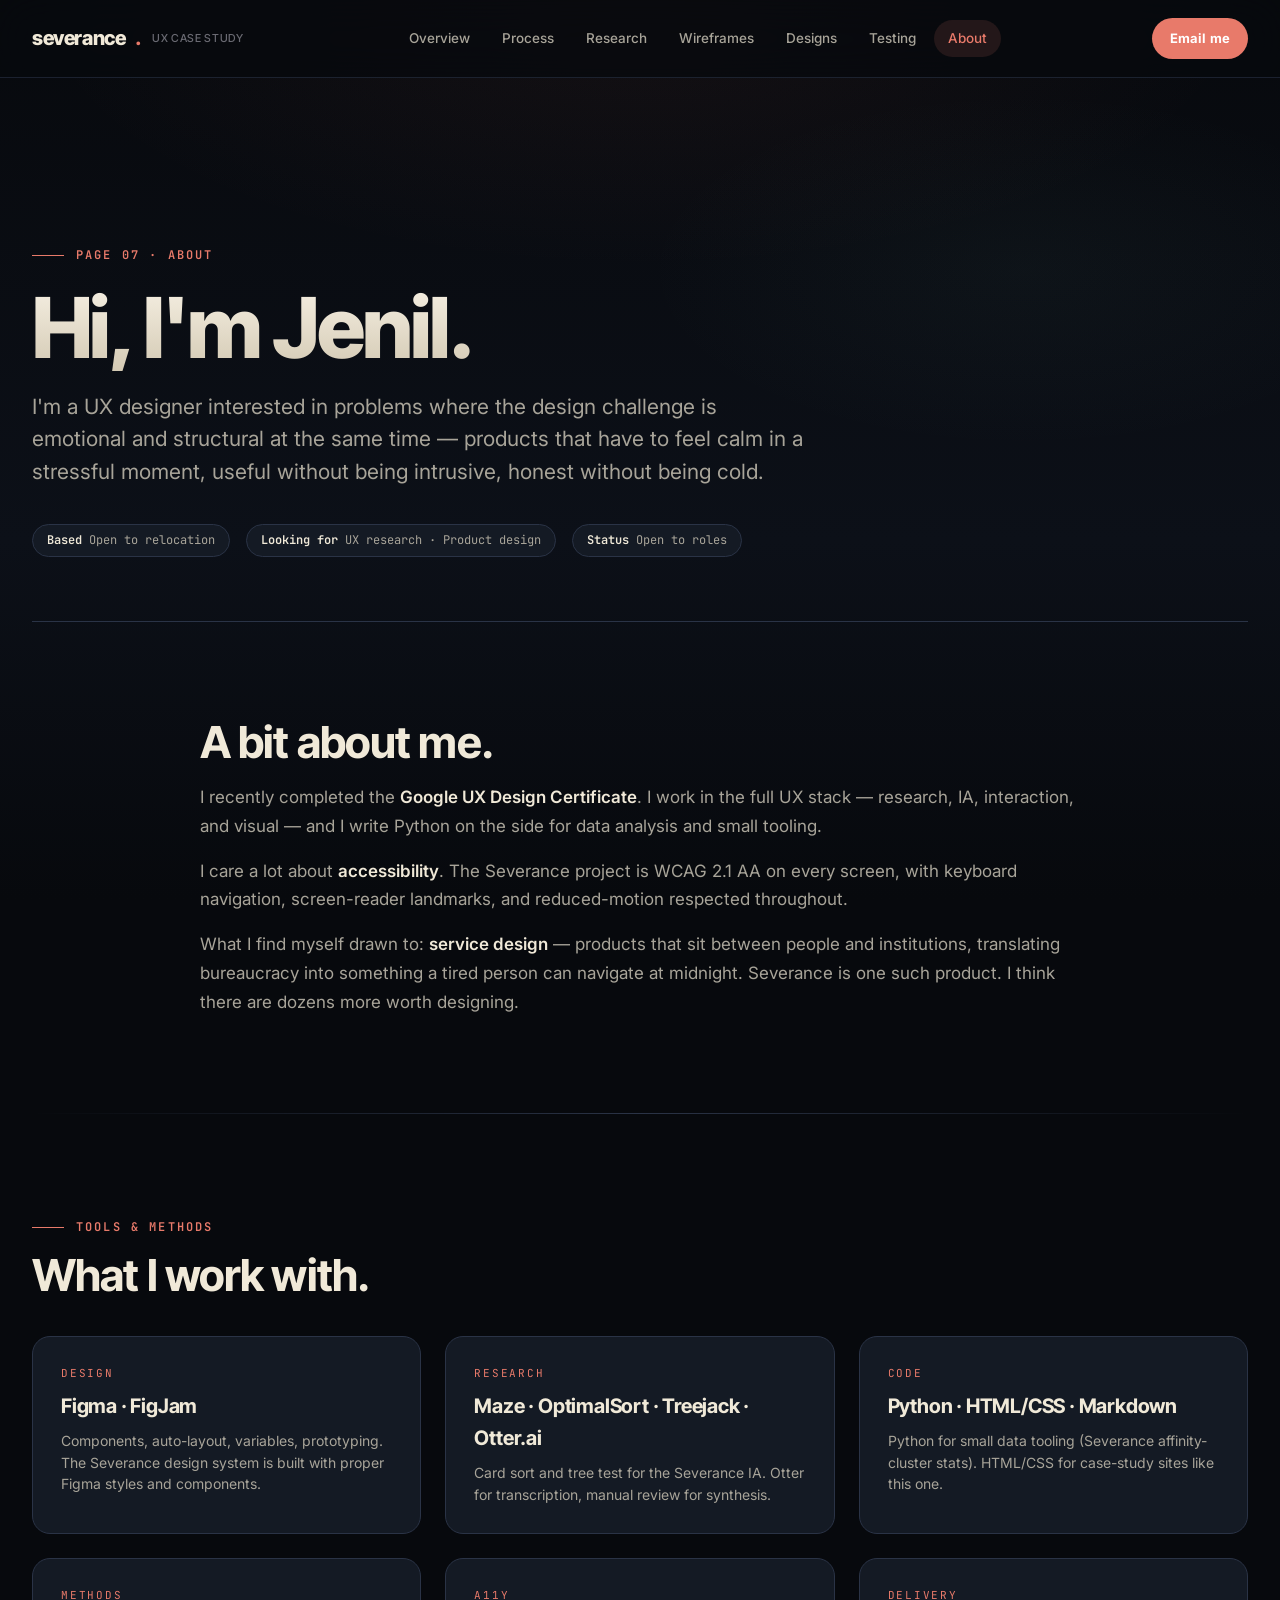
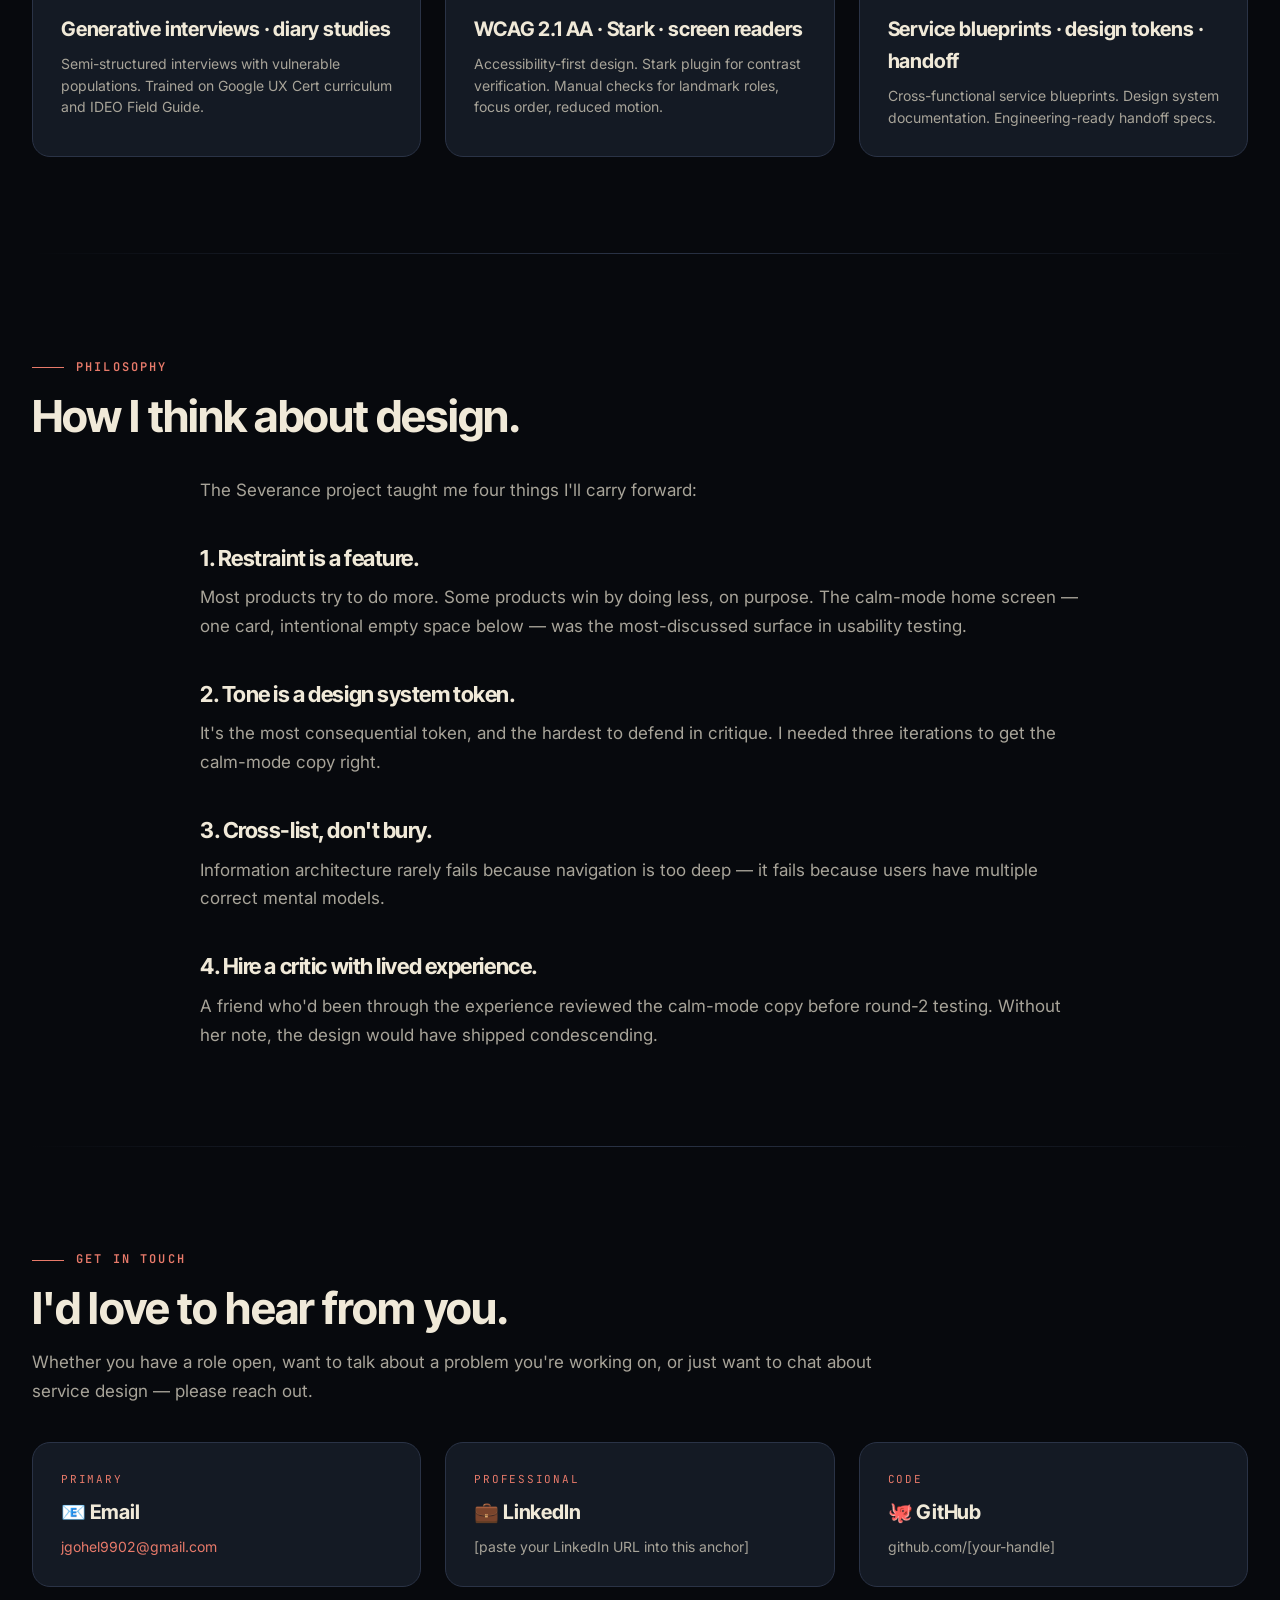
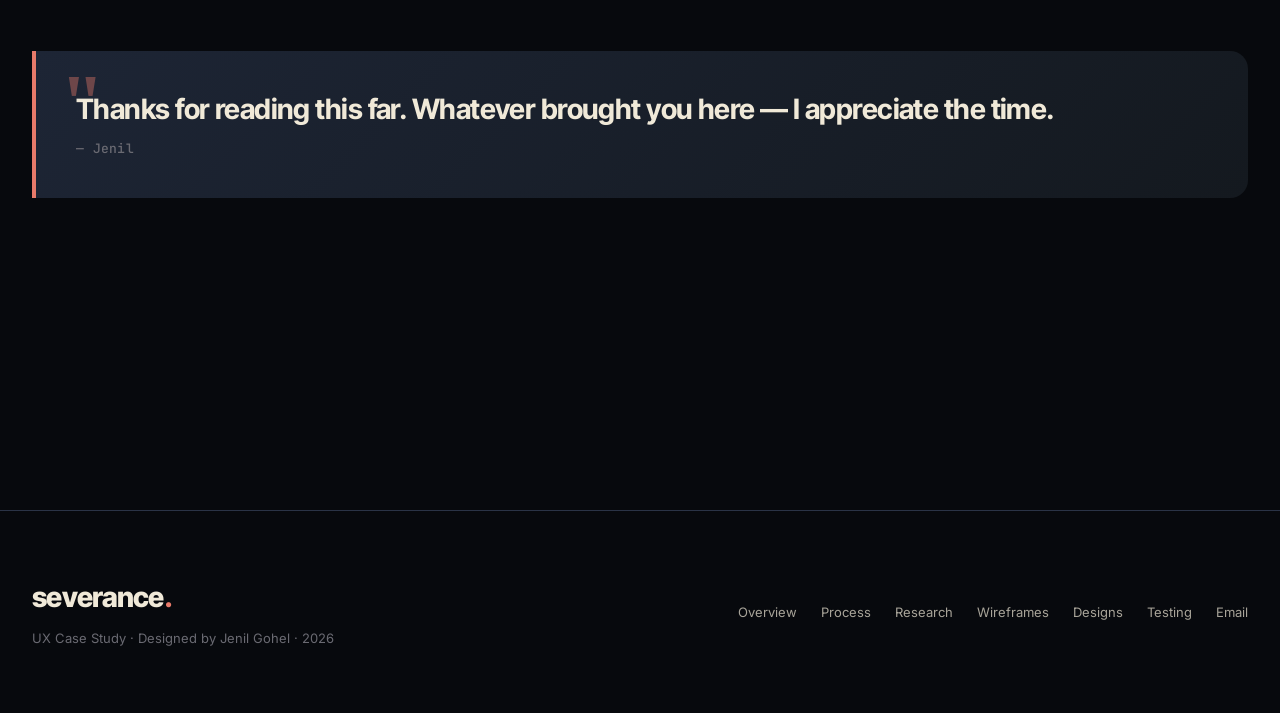
==== about.html @ 2fd2b0a8 "Add files via upload" ====
<!DOCTYPE html>
<html lang="en">
<head>
<meta charset="UTF-8">
<title>About — Jenil Gohel</title>
<meta name="viewport" content="width=device-width, initial-scale=1.0">
<link rel="stylesheet" href="style.css">
</head>
<body>

<nav class="nav-bar"><div class="inner">
  <div class="nav-brand">severance<span class="dot">.</span> <small>UX Case Study</small></div>
  <div class="nav-links">
    <a href="index.html">Overview</a>
    <a href="process.html">Process</a>
    <a href="research.html">Research</a>
    <a href="wireframes.html">Wireframes</a>
    <a href="designs.html">Designs</a>
    <a href="testing.html">Testing</a>
    <a href="about.html" class="active">About</a>
  </div>
  <a href="mailto:jgohel9902@gmail.com" class="nav-cta">Email me</a>
</div></nav>

<main class="wrap">

  <section class="hero">
    <div class="eyebrow">PAGE 07 · ABOUT</div>
    <h1 class="hero-h">Hi, I'm Jenil.</h1>
    <p class="lede">I'm a UX designer interested in problems where the design challenge is emotional and structural at the same time — products that have to feel calm in a stressful moment, useful without being intrusive, honest without being cold.</p>
    <div class="meta">
      <span class="pill"><strong>Based</strong> Open to relocation</span>
      <span class="pill"><strong>Looking for</strong> UX research · Product design</span>
      <span class="pill"><strong>Status</strong> Open to roles</span>
    </div>
  </section>

  <!-- ABOUT -->
  <section class="section">
    <div class="narrow">
      <h2 style="margin-top: 0;">A bit about me.</h2>
      <p>I recently completed the <strong>Google UX Design Certificate</strong>. I work in the full UX stack — research, IA, interaction, and visual — and I write Python on the side for data analysis and small tooling.</p>
      <p>I care a lot about <strong>accessibility</strong>. The Severance project is WCAG 2.1 AA on every screen, with keyboard navigation, screen-reader landmarks, and reduced-motion respected throughout.</p>
      <p>What I find myself drawn to: <strong>service design</strong> — products that sit between people and institutions, translating bureaucracy into something a tired person can navigate at midnight. Severance is one such product. I think there are dozens more worth designing.</p>
    </div>
  </section>

  <div class="divider"></div>

  <!-- TOOLS -->
  <section class="section">
    <div class="section-head">
      <div class="eyebrow">TOOLS &amp; METHODS</div>
      <h2>What I work with.</h2>
    </div>
    <div class="grid grid-3">
      <div class="card">
        <div class="card-num">DESIGN</div>
        <div class="card-title">Figma · FigJam</div>
        <div class="card-desc">Components, auto-layout, variables, prototyping. The Severance design system is built with proper Figma styles and components.</div>
      </div>
      <div class="card">
        <div class="card-num">RESEARCH</div>
        <div class="card-title">Maze · OptimalSort · Treejack · Otter.ai</div>
        <div class="card-desc">Card sort and tree test for the Severance IA. Otter for transcription, manual review for synthesis.</div>
      </div>
      <div class="card">
        <div class="card-num">CODE</div>
        <div class="card-title">Python · HTML/CSS · Markdown</div>
        <div class="card-desc">Python for small data tooling (Severance affinity-cluster stats). HTML/CSS for case-study sites like this one.</div>
      </div>
      <div class="card">
        <div class="card-num">METHODS</div>
        <div class="card-title">Generative interviews · diary studies</div>
        <div class="card-desc">Semi-structured interviews with vulnerable populations. Trained on Google UX Cert curriculum and IDEO Field Guide.</div>
      </div>
      <div class="card">
        <div class="card-num">A11Y</div>
        <div class="card-title">WCAG 2.1 AA · Stark · screen readers</div>
        <div class="card-desc">Accessibility-first design. Stark plugin for contrast verification. Manual checks for landmark roles, focus order, reduced motion.</div>
      </div>
      <div class="card">
        <div class="card-num">DELIVERY</div>
        <div class="card-title">Service blueprints · design tokens · handoff</div>
        <div class="card-desc">Cross-functional service blueprints. Design system documentation. Engineering-ready handoff specs.</div>
      </div>
    </div>
  </section>

  <div class="divider"></div>

  <!-- PHILOSOPHY -->
  <section class="section">
    <div class="section-head">
      <div class="eyebrow">PHILOSOPHY</div>
      <h2>How I think about design.</h2>
    </div>
    <div class="narrow">
      <p>The Severance project taught me four things I'll carry forward:</p>
      <h3>1. Restraint is a feature.</h3>
      <p>Most products try to do more. Some products win by doing less, on purpose. The calm-mode home screen — one card, intentional empty space below — was the most-discussed surface in usability testing.</p>
      <h3>2. Tone is a design system token.</h3>
      <p>It's the most consequential token, and the hardest to defend in critique. I needed three iterations to get the calm-mode copy right.</p>
      <h3>3. Cross-list, don't bury.</h3>
      <p>Information architecture rarely fails because navigation is too deep — it fails because users have multiple correct mental models.</p>
      <h3>4. Hire a critic with lived experience.</h3>
      <p>A friend who'd been through the experience reviewed the calm-mode copy before round-2 testing. Without her note, the design would have shipped condescending.</p>
    </div>
  </section>

  <div class="divider"></div>

  <!-- CONTACT -->
  <section class="section" id="contact">
    <div class="section-head">
      <div class="eyebrow">GET IN TOUCH</div>
      <h2>I'd love to hear from you.</h2>
      <p>Whether you have a role open, want to talk about a problem you're working on, or just want to chat about service design — please reach out.</p>
    </div>

    <div class="grid grid-3">
      <a href="mailto:jgohel9902@gmail.com" class="card">
        <div class="card-num">PRIMARY</div>
        <div class="card-title">📧 Email</div>
        <div class="card-desc" style="color: var(--coral);">jgohel9902@gmail.com</div>
      </a>
      <a href="#" target="_blank" class="card">
        <div class="card-num">PROFESSIONAL</div>
        <div class="card-title">💼 LinkedIn</div>
        <div class="card-desc">[paste your LinkedIn URL into this anchor]</div>
      </a>
      <a href="#" target="_blank" class="card">
        <div class="card-num">CODE</div>
        <div class="card-title">🐙 GitHub</div>
        <div class="card-desc">github.com/[your-handle]</div>
      </a>
    </div>

    <div class="quote" style="margin-top: 64px;">
      Thanks for reading this far. Whatever brought you here — I appreciate the time.
      <span class="quote-attribution">— Jenil</span>
    </div>
  </section>

</main>

<footer class="site-footer"><div class="inner">
  <div>
    <div class="brand">severance<span class="dot">.</span></div>
    <div class="meta">UX Case Study · Designed by Jenil Gohel · 2026</div>
  </div>
  <div class="links">
    <a href="index.html">Overview</a>
    <a href="process.html">Process</a>
    <a href="research.html">Research</a>
    <a href="wireframes.html">Wireframes</a>
    <a href="designs.html">Designs</a>
    <a href="testing.html">Testing</a>
    <a href="mailto:jgohel9902@gmail.com">Email</a>
  </div>
</div></footer>

</body>
</html>
---- style.css ----
/* ========== Severance Case Study Site — Shared Styles ========== */

@import url('https://fonts.googleapis.com/css2?family=Inter:wght@400;500;600;700;800&family=Inter+Tight:wght@600;700;800;900&family=JetBrains+Mono:wght@400;500&display=swap');

:root {
  --bg-deep: #07090d;
  --bg:        #0c1018;
  --surface:   #141a24;
  --surface-2: #1c2332;
  --surface-3: #232c3d;
  --hairline:  #2a3346;
  --hairline-strong: #3a4456;

  --text:       #f0e9d8;
  --text-2:     #a8a499;
  --text-3:     #6a6a72;
  --text-mute:  #4d5260;

  --coral:    #e87a6a;
  --coral-d:  #c5594a;
  --coral-bg: rgba(232,122,106,0.12);
  --teal:     #7cc0b3;
  --teal-bg:  rgba(124,192,179,0.12);
  --amber:    #e6b56a;
  --amber-bg: rgba(230,181,106,0.12);
  --plum:     #c9a3bf;
  --plum-bg:  rgba(201,163,191,0.12);
  --gold:     #d4a259;
}

* { box-sizing: border-box; margin: 0; padding: 0; }
html { scroll-behavior: smooth; }
html, body {
  background: var(--bg-deep);
  color: var(--text);
  font-family: 'Inter', -apple-system, BlinkMacSystemFont, system-ui, sans-serif;
  line-height: 1.6;
  -webkit-font-smoothing: antialiased;
  -moz-osx-font-smoothing: grayscale;
}

body {
  min-height: 100vh;
  background:
    radial-gradient(ellipse 80% 50% at 50% 0%, rgba(232,122,106,0.06) 0%, transparent 60%),
    radial-gradient(ellipse 60% 40% at 80% 30%, rgba(124,192,179,0.04) 0%, transparent 50%),
    linear-gradient(180deg, #07090d 0%, #0c1018 60%, #07090d 100%);
  background-attachment: fixed;
}

a { color: inherit; text-decoration: none; }
img, svg { max-width: 100%; display: block; }

/* ========== Sticky nav ========== */
.nav-bar {
  position: sticky;
  top: 0;
  z-index: 100;
  background: rgba(7,9,13,0.78);
  backdrop-filter: blur(24px) saturate(140%);
  -webkit-backdrop-filter: blur(24px) saturate(140%);
  border-bottom: 1px solid rgba(42,51,70,0.6);
}
.nav-bar .inner {
  max-width: 1480px;
  margin: 0 auto;
  padding: 18px 32px;
  display: flex;
  justify-content: space-between;
  align-items: center;
  gap: 24px;
}
.nav-brand {
  font-family: 'Inter Tight', sans-serif;
  font-size: 20px; font-weight: 800; letter-spacing: -0.02em;
  display: flex; align-items: center; gap: 10px;
}
.nav-brand .dot { color: var(--coral); }
.nav-brand small { color: var(--text-3); font-size: 11px; font-weight: 500; letter-spacing: 0.06em; text-transform: uppercase; }
.nav-links { display: flex; gap: 4px; flex-wrap: wrap; align-items: center; }
.nav-links a {
  font-size: 13.5px; font-weight: 500; color: var(--text-2);
  padding: 8px 14px; border-radius: 999px;
  transition: all 0.15s ease;
}
.nav-links a:hover { color: var(--text); background: var(--surface); }
.nav-links a.active { color: var(--coral); background: var(--coral-bg); }
.nav-cta {
  padding: 10px 18px; background: var(--coral); color: #fff; border-radius: 999px;
  font-size: 13px; font-weight: 700; letter-spacing: 0.01em;
}
.nav-cta:hover { background: var(--coral-d); }

@media (max-width: 880px) {
  .nav-bar .inner { flex-direction: column; gap: 12px; padding: 14px 20px; }
  .nav-links { justify-content: center; }
}

/* ========== Layout ========== */
.wrap { max-width: 1480px; margin: 0 auto; padding: 64px 32px 96px; }
.narrow { max-width: 880px; margin: 0 auto; }

/* ========== Type ========== */
.eyebrow {
  font-family: 'JetBrains Mono', monospace;
  font-size: 12px; font-weight: 600; letter-spacing: 0.18em;
  color: var(--coral); text-transform: uppercase;
  display: inline-flex; align-items: center; gap: 12px;
  margin-bottom: 20px;
}
.eyebrow::before {
  content: ''; width: 32px; height: 1px; background: var(--coral);
}

.hero-h {
  font-family: 'Inter Tight', sans-serif;
  font-size: clamp(40px, 7vw, 84px);
  font-weight: 800; letter-spacing: -0.035em; line-height: 1.02;
  margin-bottom: 20px;
  background: linear-gradient(180deg, #f5efe2 0%, #d4cab4 100%);
  -webkit-background-clip: text; background-clip: text;
  -webkit-text-fill-color: transparent;
}

h1, h2, h3, h4 { font-family: 'Inter Tight', sans-serif; letter-spacing: -0.02em; }
h2 { font-size: clamp(28px, 4vw, 44px); font-weight: 700; line-height: 1.1; margin: 80px 0 16px; }
h3 { font-size: 22px; font-weight: 700; line-height: 1.2; margin: 40px 0 12px; }
h4 { font-size: 16px; font-weight: 700; margin: 24px 0 8px; }

p { font-size: 17px; color: var(--text-2); line-height: 1.7; margin-bottom: 16px; }
p.lede { font-size: 19px; color: var(--text-2); max-width: 780px; }
p strong { color: var(--text); font-weight: 600; }

ul, ol { padding-left: 24px; color: var(--text-2); line-height: 1.7; margin-bottom: 16px; }
li { margin-bottom: 6px; font-size: 16px; }
li strong { color: var(--text); }

blockquote {
  border-left: 3px solid var(--coral);
  padding: 14px 22px;
  margin: 24px 0;
  background: var(--coral-bg);
  border-radius: 0 12px 12px 0;
  color: var(--text);
  font-size: 17px;
  font-style: italic;
}
blockquote cite { display: block; margin-top: 8px; font-size: 13px; color: var(--text-3); font-style: normal; }

code {
  font-family: 'JetBrains Mono', monospace;
  font-size: 13px;
  background: var(--surface-2);
  padding: 2px 6px;
  border-radius: 4px;
  color: var(--coral);
}

table {
  width: 100%;
  border-collapse: collapse;
  margin: 24px 0;
  background: var(--surface);
  border-radius: 14px;
  overflow: hidden;
  border: 1px solid var(--hairline);
}
th, td {
  padding: 14px 18px;
  text-align: left;
  font-size: 14.5px;
  border-bottom: 1px solid var(--hairline);
  color: var(--text);
}
th {
  background: var(--surface-2);
  font-weight: 700;
  font-size: 12px;
  letter-spacing: 0.08em;
  text-transform: uppercase;
  color: var(--text-3);
}
tr:last-child td { border-bottom: none; }

/* ========== Cards ========== */
.card {
  background: var(--surface);
  border: 1px solid var(--hairline);
  border-radius: 18px;
  padding: 28px;
  transition: border-color 0.2s ease, transform 0.2s ease;
}
.card:hover { border-color: var(--hairline-strong); transform: translateY(-2px); }
.card-num {
  font-family: 'JetBrains Mono', monospace;
  font-size: 11px; color: var(--coral); letter-spacing: 0.16em;
  margin-bottom: 8px;
}
.card-title { font-family: 'Inter Tight', sans-serif; font-size: 20px; font-weight: 700; margin-bottom: 8px; letter-spacing: -0.01em; }
.card-desc { font-size: 14px; color: var(--text-2); line-height: 1.55; }

.grid { display: grid; gap: 24px; }
.grid-2 { grid-template-columns: repeat(2, 1fr); }
.grid-3 { grid-template-columns: repeat(3, 1fr); }
.grid-4 { grid-template-columns: repeat(4, 1fr); }
@media (max-width: 880px) { .grid-2, .grid-3, .grid-4 { grid-template-columns: 1fr; } }

/* ========== Stat tiles ========== */
.stat {
  background: var(--surface);
  border: 1px solid var(--hairline);
  border-radius: 18px;
  padding: 28px;
  position: relative;
  overflow: hidden;
}
.stat::before {
  content: ''; position: absolute; top: -30%; right: -10%;
  width: 200px; height: 200px;
  background: radial-gradient(circle, rgba(232,122,106,0.15) 0%, transparent 60%);
  pointer-events: none;
}
.stat .label { font-size: 11px; font-weight: 700; letter-spacing: 0.14em; color: var(--text-3); text-transform: uppercase; font-family: 'JetBrains Mono', monospace; }
.stat .num { font-family: 'Inter Tight', sans-serif; font-size: 56px; font-weight: 800; letter-spacing: -0.04em; line-height: 1; margin: 12px 0 6px; color: var(--text); }
.stat .num small { font-size: 18px; font-weight: 600; color: var(--text-2); margin-left: 4px; }
.stat .desc { font-size: 13px; color: var(--text-3); }

/* ========== Buttons ========== */
.btn {
  display: inline-flex; align-items: center; gap: 8px;
  padding: 14px 24px;
  border-radius: 999px;
  font-size: 14px; font-weight: 700; letter-spacing: 0.005em;
  border: none;
  transition: all 0.15s ease;
  cursor: pointer;
}
.btn-primary { background: var(--coral); color: #fff; box-shadow: 0 12px 28px -10px rgba(232,122,106,0.5); }
.btn-primary:hover { background: var(--coral-d); transform: translateY(-1px); }
.btn-secondary { background: var(--surface); color: var(--text); border: 1px solid var(--hairline); }
.btn-secondary:hover { background: var(--surface-2); border-color: var(--hairline-strong); }
.btn-ghost { background: transparent; color: var(--text-2); padding: 14px 0; }
.btn-ghost:hover { color: var(--text); }

/* ========== Section ========== */
.section { margin: 96px 0; }
.section-head {
  margin-bottom: 36px;
  max-width: 880px;
}
.section-head .eyebrow { margin-bottom: 14px; }
.section-head h2 { margin-top: 0; }
.section-head p { font-size: 17px; }

/* ========== Hero ========== */
.hero {
  padding: 96px 0 64px;
  border-bottom: 1px solid var(--hairline);
  margin-bottom: 64px;
}
.hero p.lede { font-size: 21px; line-height: 1.55; max-width: 780px; }
.hero .meta {
  display: flex; gap: 16px; flex-wrap: wrap;
  margin-top: 36px;
}
.hero .meta .pill {
  font-family: 'JetBrains Mono', monospace; font-size: 12px;
  padding: 6px 14px;
  background: var(--surface);
  border: 1px solid var(--hairline);
  border-radius: 999px;
  color: var(--text-2);
}
.hero .meta .pill strong { color: var(--text); font-weight: 600; }

/* ========== Image showcase ========== */
.showcase {
  background: var(--surface);
  border: 1px solid var(--hairline);
  border-radius: 22px;
  padding: 32px;
  margin: 24px 0;
  overflow: hidden;
}
.showcase-caption {
  display: flex; justify-content: space-between; align-items: baseline;
  margin-bottom: 18px;
  padding-bottom: 14px;
  border-bottom: 1px solid var(--hairline);
}
.showcase-caption .label { font-family: 'JetBrains Mono', monospace; font-size: 11px; letter-spacing: 0.18em; color: var(--coral); text-transform: uppercase; }
.showcase-caption .title { font-family: 'Inter Tight', sans-serif; font-size: 18px; font-weight: 700; }
.showcase-caption .meta { font-size: 12px; color: var(--text-3); }
.showcase img, .showcase svg, .showcase object { width: 100%; height: auto; border-radius: 8px; }

/* ========== Quote block ========== */
.quote {
  font-family: 'Inter Tight', sans-serif;
  font-size: 28px; font-weight: 700; letter-spacing: -0.02em; line-height: 1.3;
  color: var(--text);
  padding: 40px;
  background: linear-gradient(135deg, #1d2535 0%, #14191f 100%);
  border-left: 4px solid var(--coral);
  border-radius: 0 18px 18px 0;
  margin: 48px 0;
  position: relative;
}
.quote::before {
  content: '"';
  position: absolute;
  top: 12px; left: 24px;
  font-size: 80px;
  color: var(--coral);
  line-height: 1;
  opacity: 0.4;
  font-family: serif;
}
.quote-attribution {
  display: block;
  font-size: 13px; font-weight: 500; color: var(--text-3);
  margin-top: 14px;
  font-family: 'JetBrains Mono', monospace;
  letter-spacing: 0.02em;
  font-style: normal;
}

/* ========== Footer ========== */
footer.site-footer {
  border-top: 1px solid var(--hairline);
  padding: 64px 32px;
  margin-top: 120px;
  background: var(--bg-deep);
}
footer.site-footer .inner {
  max-width: 1480px;
  margin: 0 auto;
  display: flex; justify-content: space-between; flex-wrap: wrap; gap: 24px;
}
footer.site-footer .brand {
  font-family: 'Inter Tight', sans-serif;
  font-size: 28px; font-weight: 800; letter-spacing: -0.025em;
  margin-bottom: 8px;
}
footer.site-footer .brand .dot { color: var(--coral); }
footer.site-footer .meta { font-size: 13px; color: var(--text-3); }
footer.site-footer .links { display: flex; gap: 24px; align-items: center; flex-wrap: wrap; }
footer.site-footer .links a { font-size: 13px; color: var(--text-2); }
footer.site-footer .links a:hover { color: var(--coral); }

/* ========== Image divider ========== */
.divider { height: 1px; background: linear-gradient(90deg, transparent, var(--hairline), transparent); margin: 64px 0; }

/* ========== Tags ========== */
.tag-row { display: flex; gap: 8px; flex-wrap: wrap; margin: 12px 0; }
.tag {
  display: inline-flex; align-items: center;
  padding: 4px 10px;
  background: var(--surface-2);
  border: 1px solid var(--hairline);
  border-radius: 999px;
  font-size: 11.5px; font-weight: 600;
  color: var(--text-2);
  letter-spacing: 0.02em;
}
.tag.coral { background: var(--coral-bg); border-color: rgba(232,122,106,0.3); color: var(--coral); }
.tag.teal { background: var(--teal-bg); border-color: rgba(124,192,179,0.3); color: var(--teal); }
.tag.amber { background: var(--amber-bg); border-color: rgba(230,181,106,0.3); color: var(--amber); }
.tag.plum { background: var(--plum-bg); border-color: rgba(201,163,191,0.3); color: var(--plum); }

/* ========== Persona Card ========== */
.persona {
  background: var(--surface);
  border: 1px solid var(--hairline);
  border-radius: 22px;
  padding: 32px;
  position: relative;
  overflow: hidden;
}
.persona::before {
  content: ''; position: absolute; top: -40%; right: -20%;
  width: 280px; height: 280px;
  border-radius: 50%;
  background: radial-gradient(circle, rgba(232,122,106,0.1) 0%, transparent 60%);
  pointer-events: none;
}
.persona .avatar {
  width: 64px; height: 64px;
  border-radius: 50%;
  background: linear-gradient(135deg, var(--coral) 0%, var(--gold) 100%);
  display: flex; align-items: center; justify-content: center;
  font-family: 'Inter Tight', sans-serif;
  font-size: 24px; font-weight: 800; color: #fff;
  margin-bottom: 16px;
}
.persona .name { font-family: 'Inter Tight', sans-serif; font-size: 22px; font-weight: 700; }
.persona .role { font-size: 14px; color: var(--text-3); margin-bottom: 8px; }
.persona .bio { font-size: 14px; color: var(--text-2); margin: 12px 0; line-height: 1.55; }
.persona .quote-mini { font-size: 13.5px; color: var(--text); font-style: italic; margin-top: 12px; padding-top: 12px; border-top: 1px solid var(--hairline); }

/* ========== Inline anchors / TOC ========== */
.toc {
  background: var(--surface);
  border: 1px solid var(--hairline);
  border-radius: 14px;
  padding: 20px 24px;
  margin: 24px 0 48px;
}
.toc .label { font-family: 'JetBrains Mono', monospace; font-size: 11px; color: var(--text-3); letter-spacing: 0.16em; text-transform: uppercase; margin-bottom: 12px; }
.toc ul { padding: 0; list-style: none; margin: 0; }
.toc li { font-size: 14px; padding: 6px 0; }
.toc a { color: var(--text-2); transition: color 0.15s; }
.toc a:hover { color: var(--coral); }
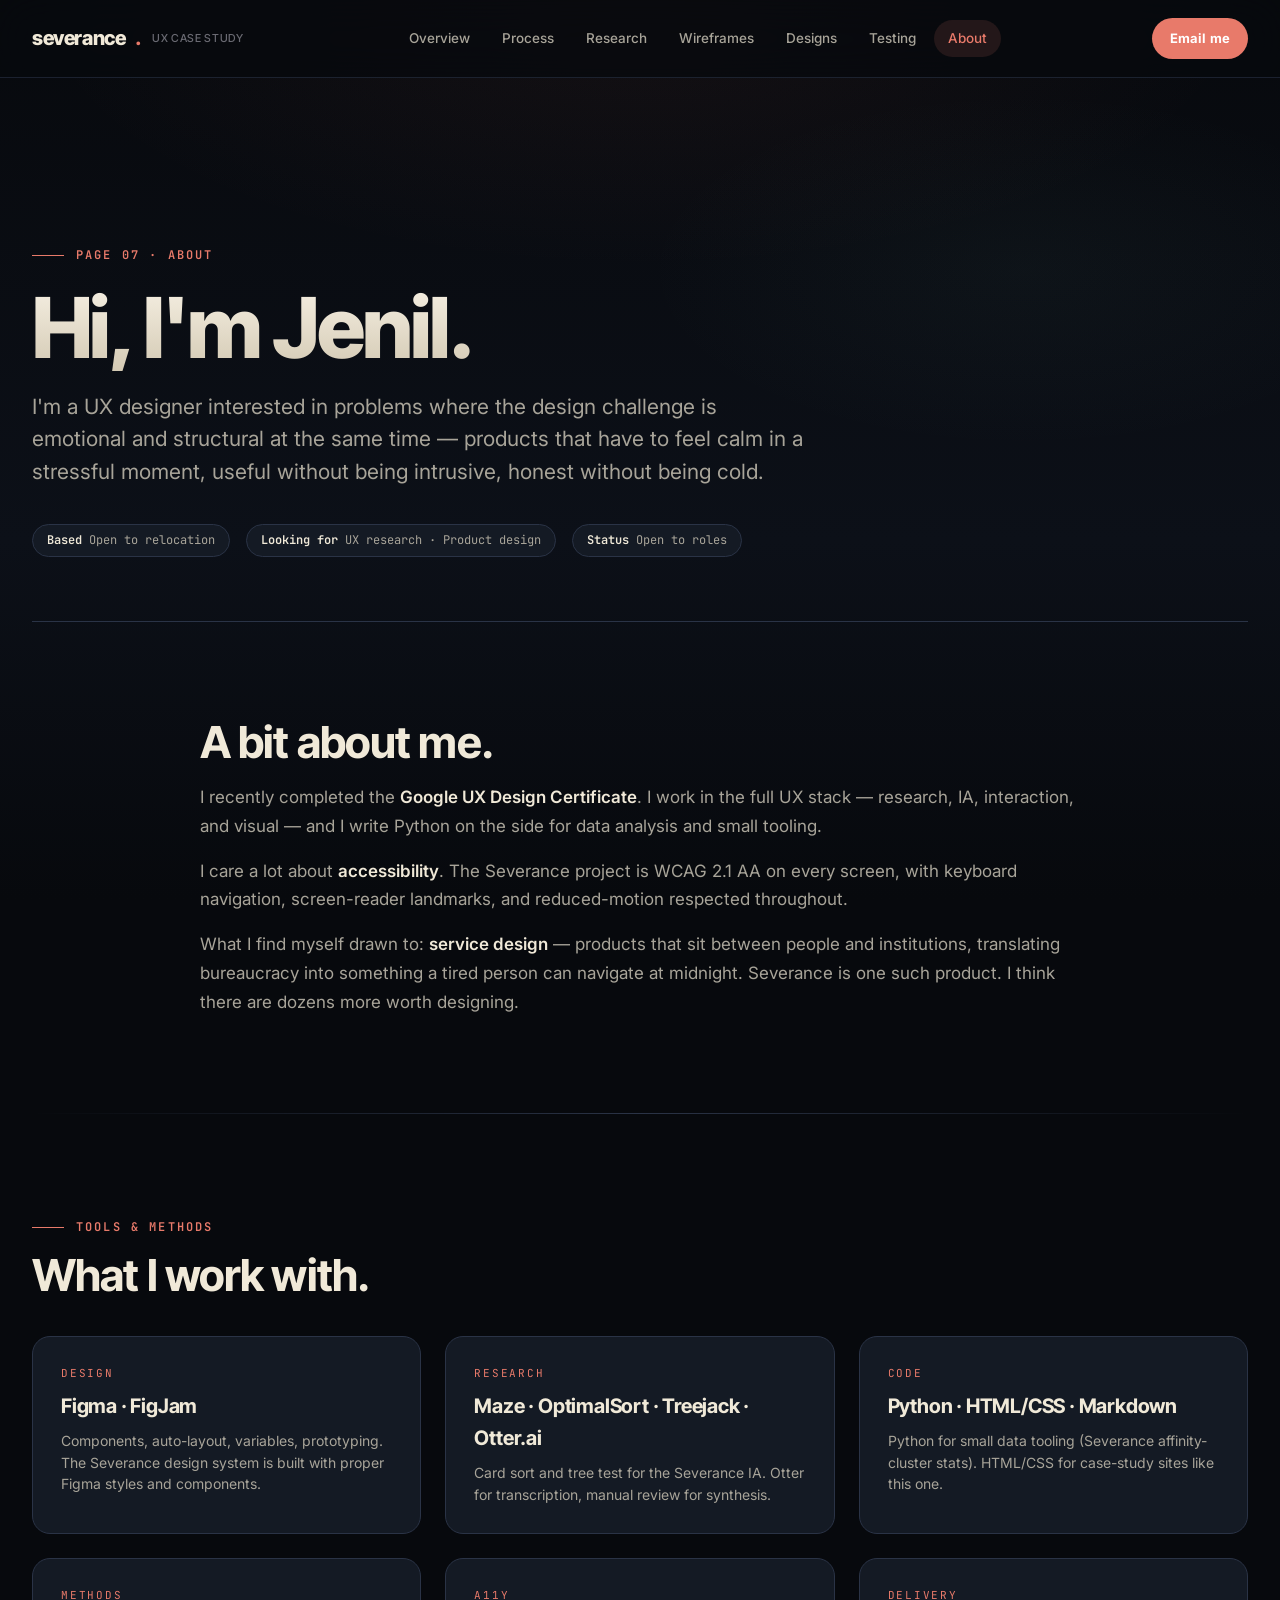
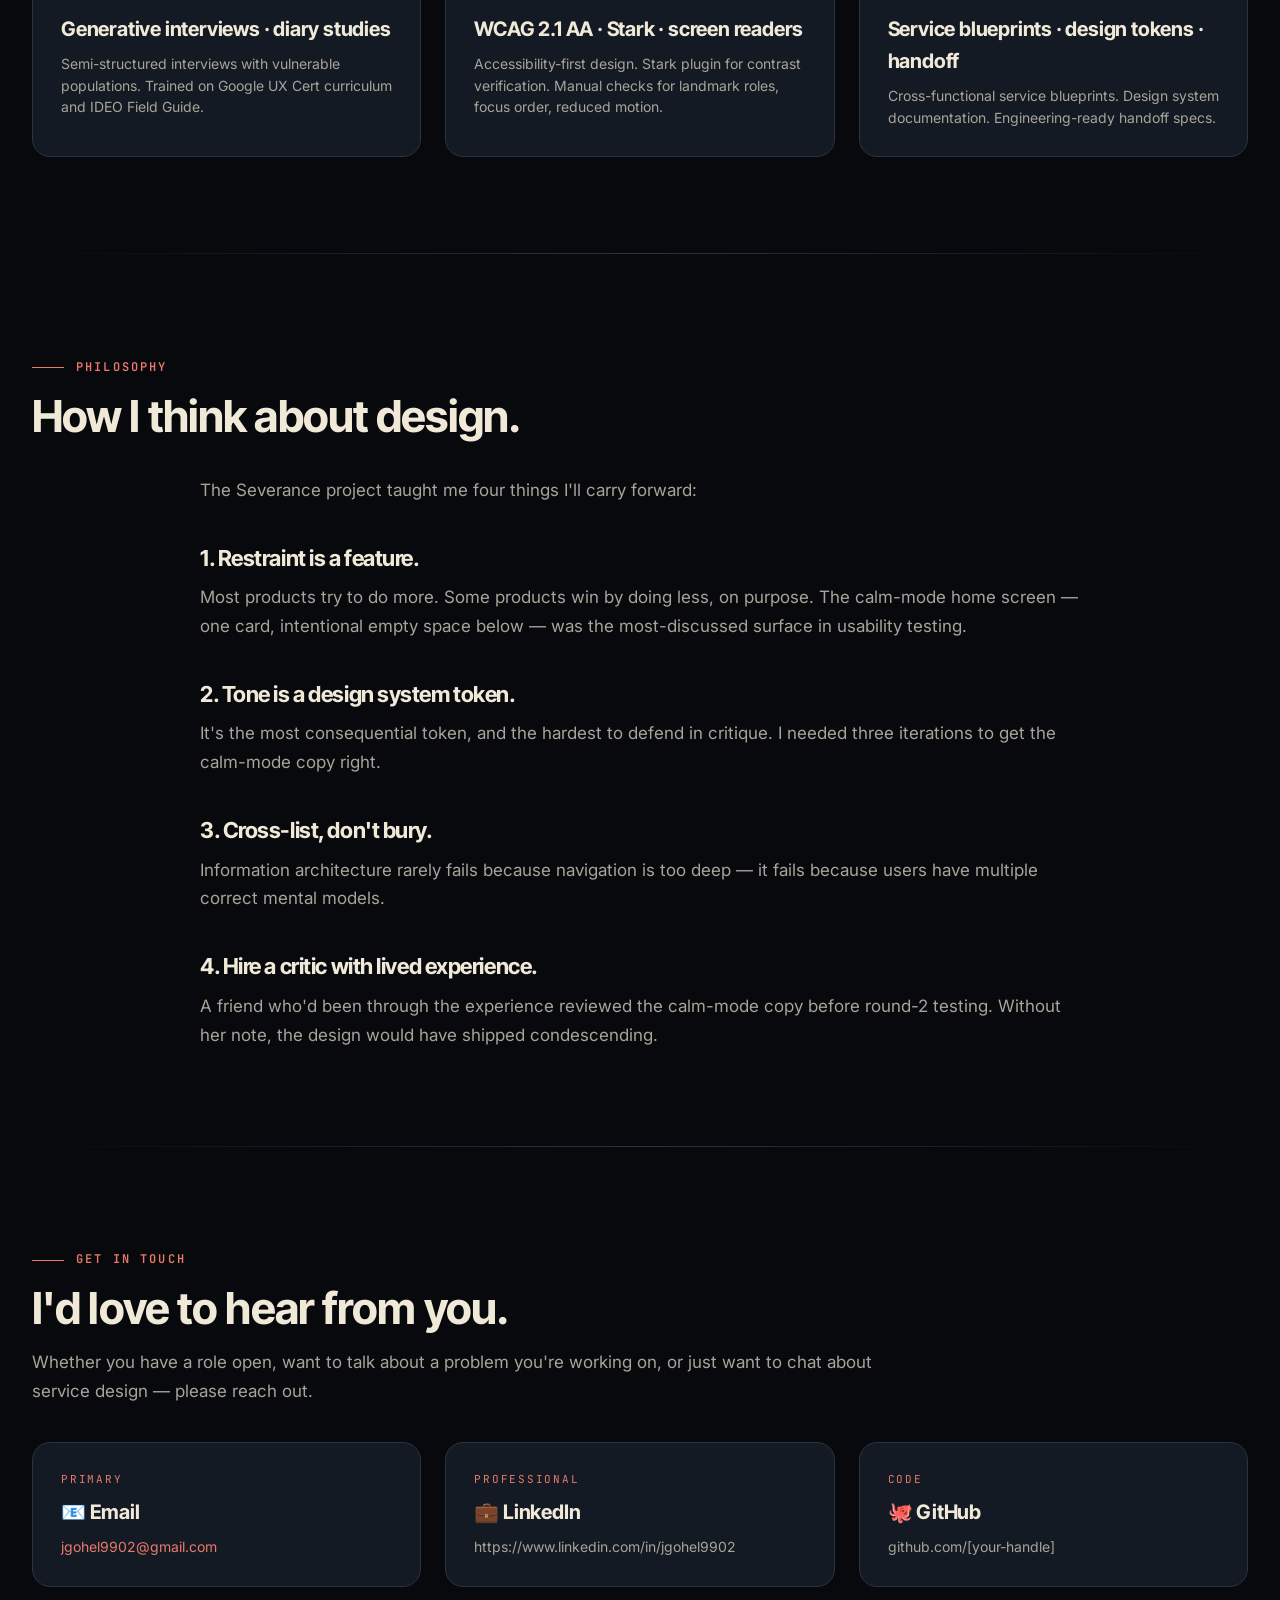
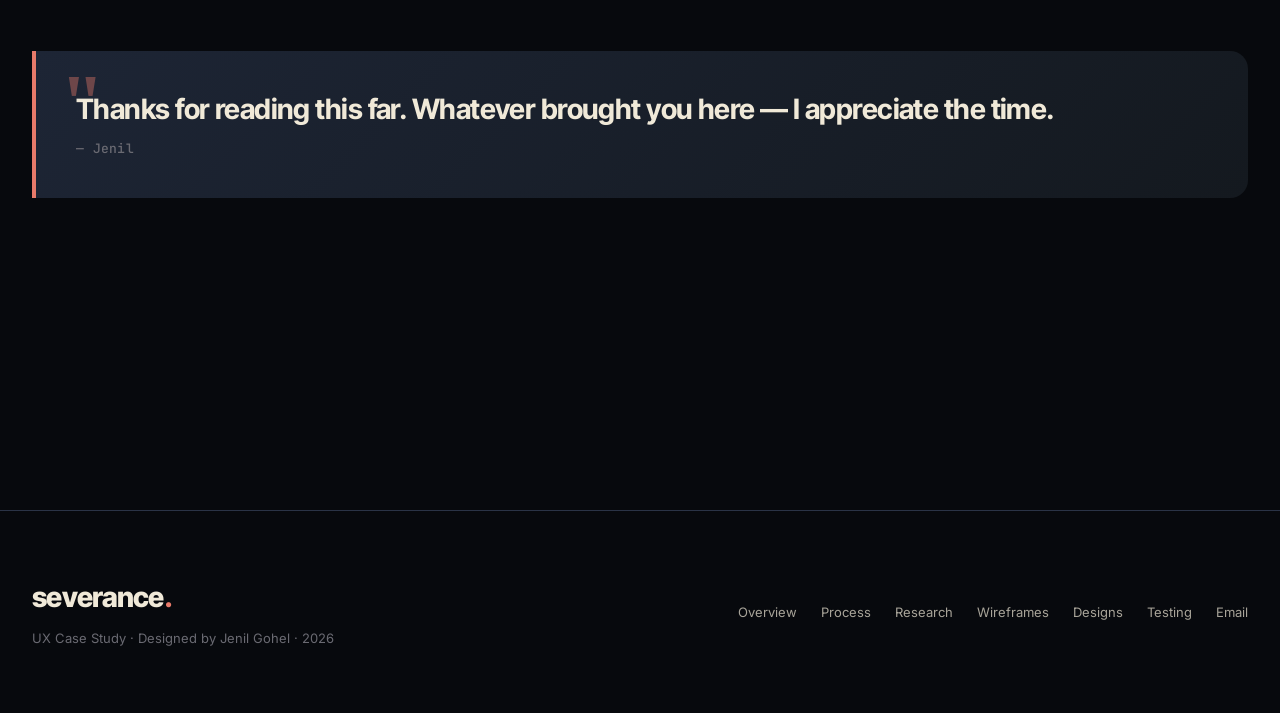
==== commit 690d4cb8: "Update LinkedIn URL in about.html" ====
--- a/about.html
+++ b/about.html
@@ -127,7 +127,7 @@
       <a href="#" target="_blank" class="card">
         <div class="card-num">PROFESSIONAL</div>
         <div class="card-title">💼 LinkedIn</div>
-        <div class="card-desc">[paste your LinkedIn URL into this anchor]</div>
+        <div class="card-desc">https://www.linkedin.com/in/jgohel9902</div>
       </a>
       <a href="#" target="_blank" class="card">
         <div class="card-num">CODE</div>
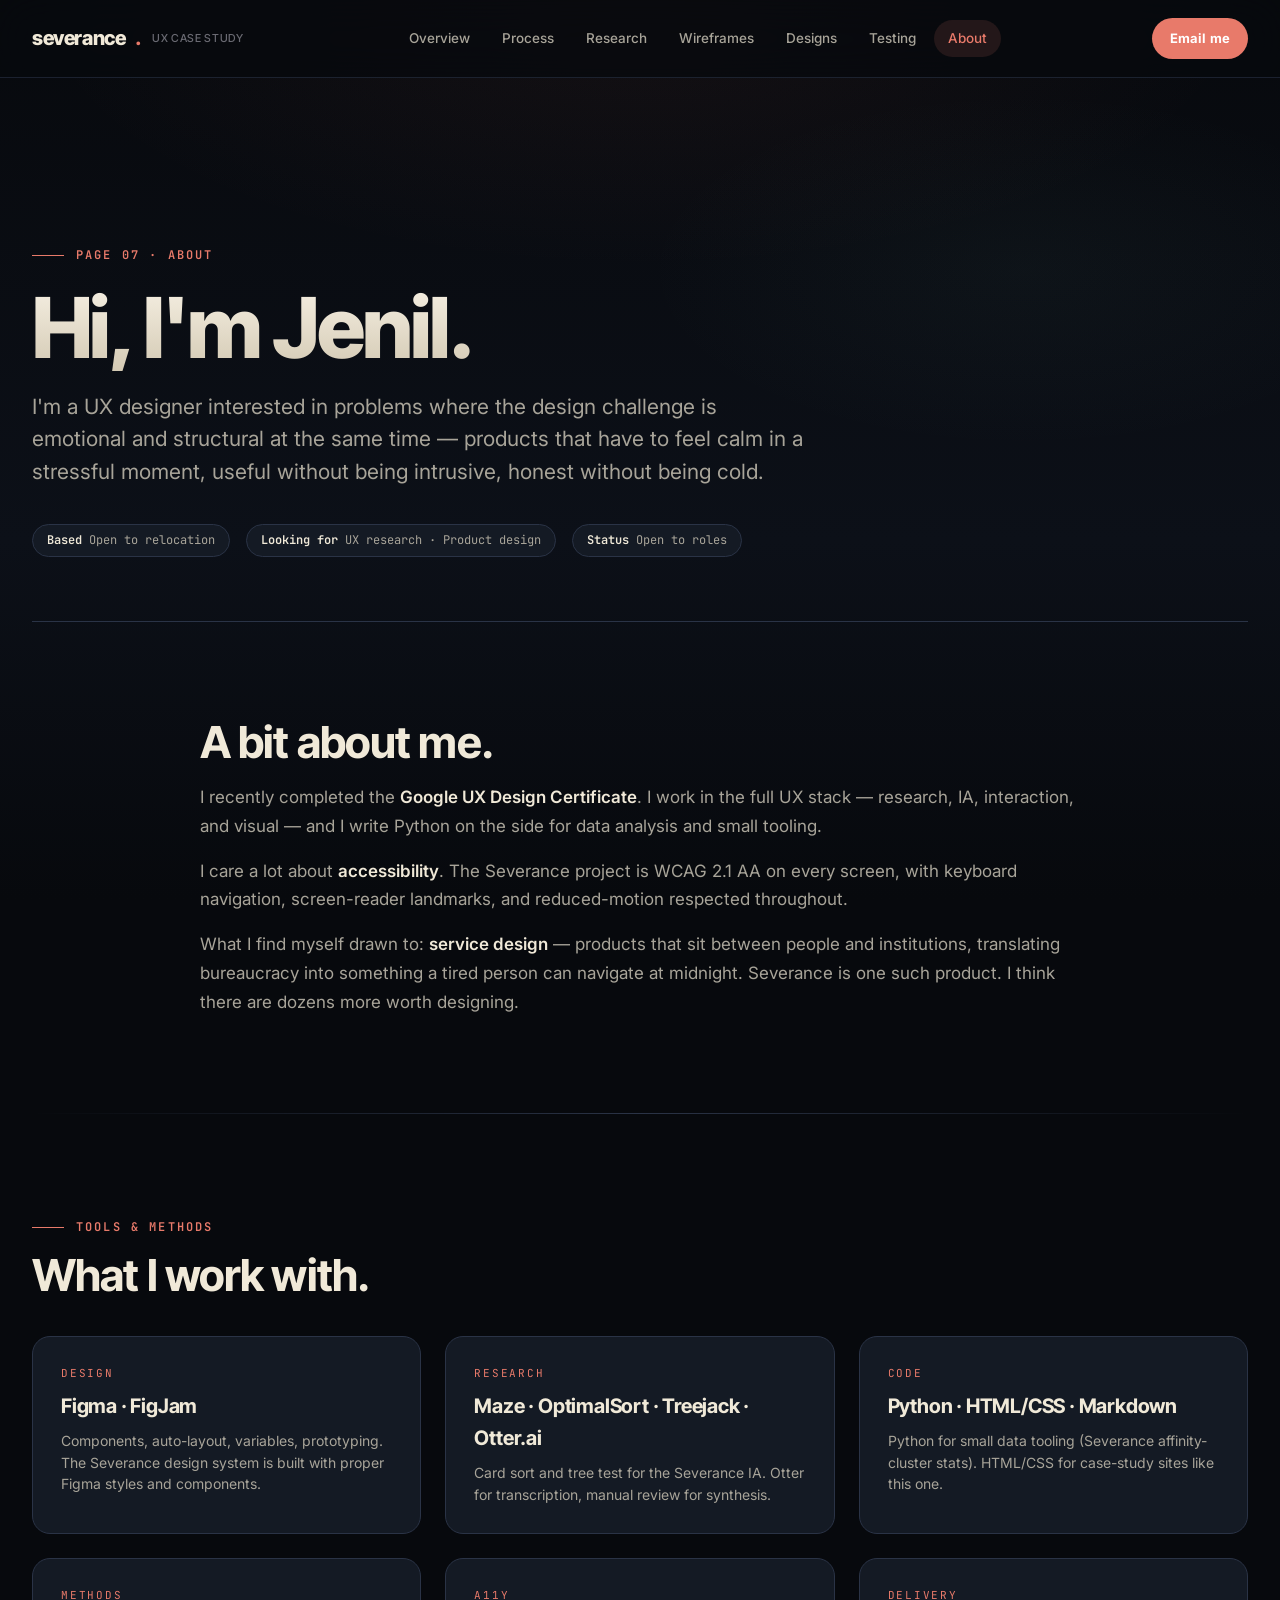
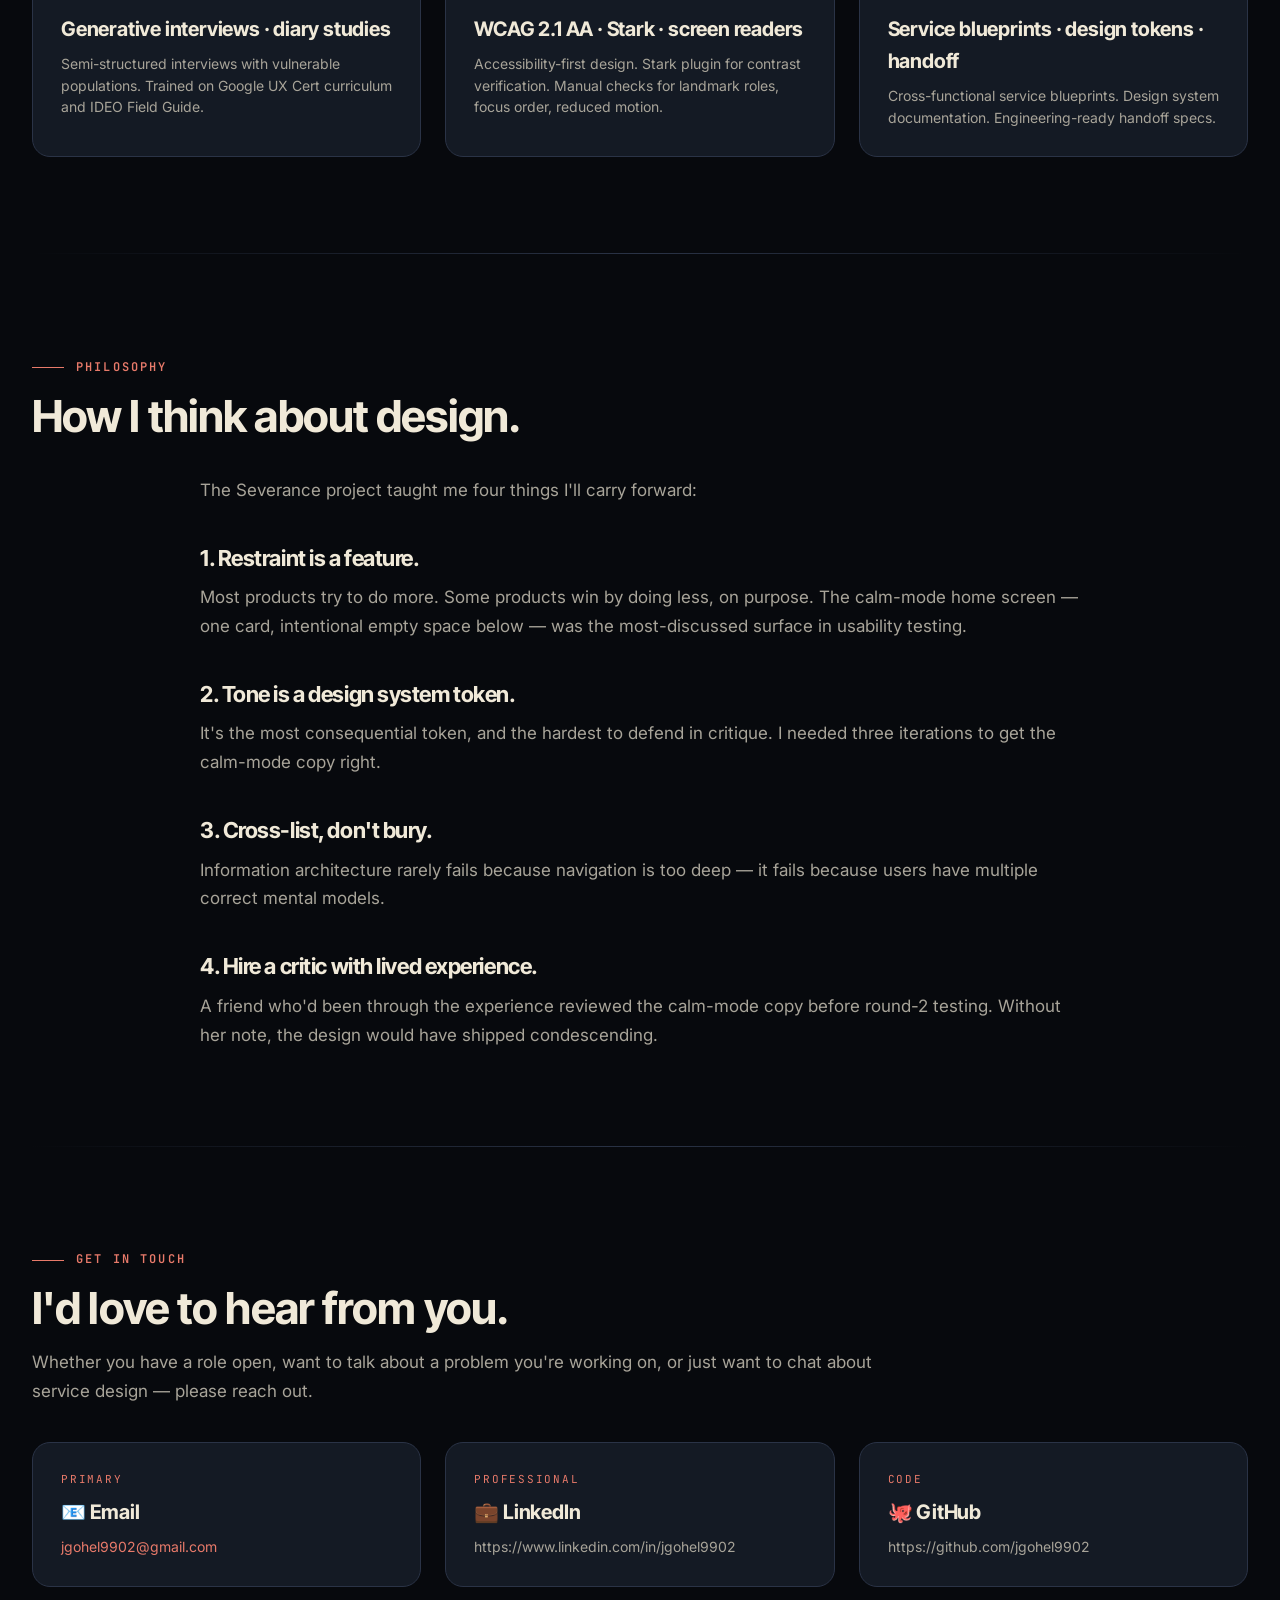
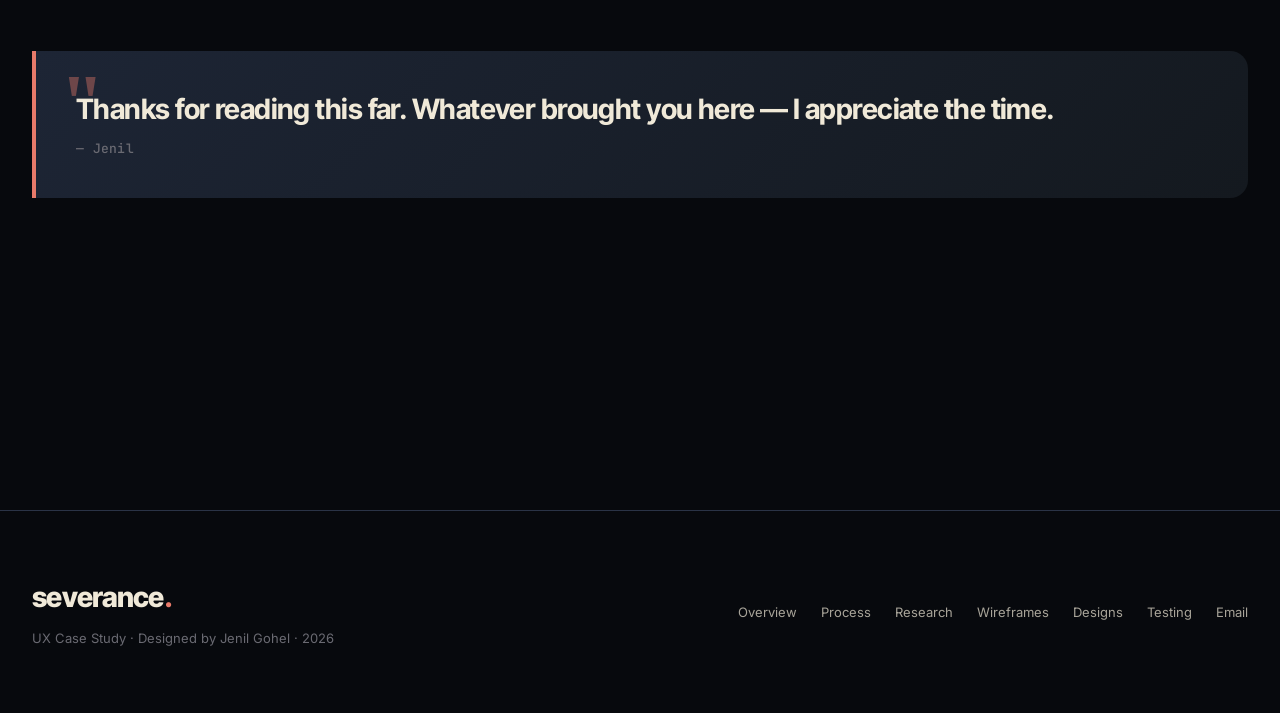
==== commit c5512b03: "Update GitHub link in about.html" ====
--- a/about.html
+++ b/about.html
@@ -132,7 +132,7 @@
       <a href="#" target="_blank" class="card">
         <div class="card-num">CODE</div>
         <div class="card-title">🐙 GitHub</div>
-        <div class="card-desc">github.com/[your-handle]</div>
+        <div class="card-desc">https://github.com/jgohel9902</div>
       </a>
     </div>
 
